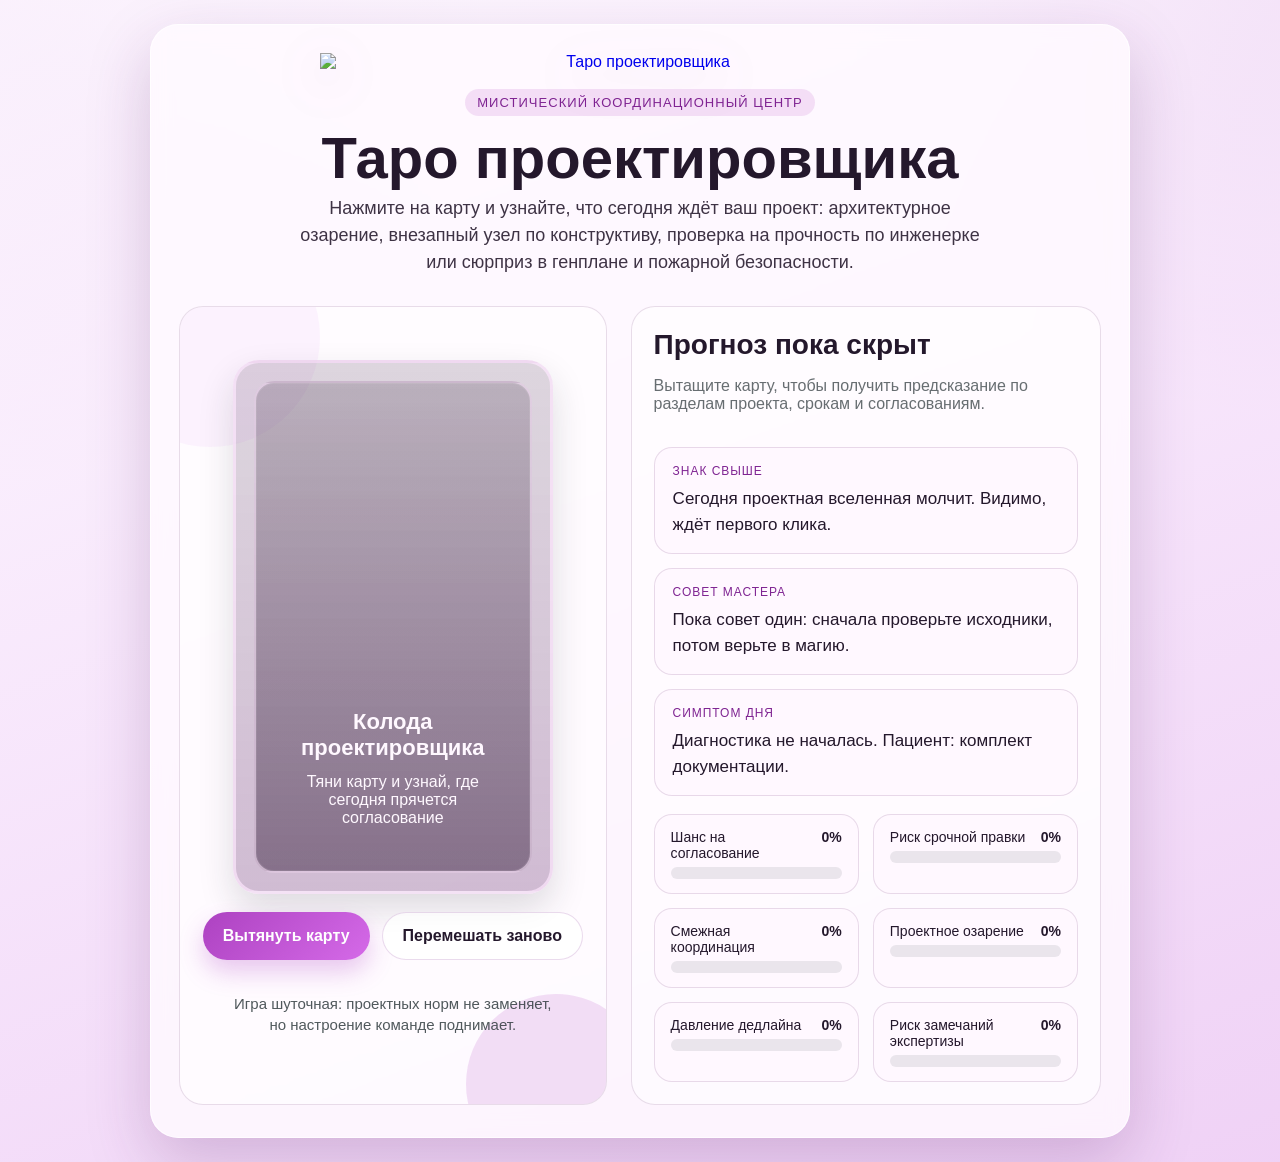
==== game/taro/index.html @ 6554c6e1 "Add taro game HTML" ====
<!DOCTYPE html>
<html lang="ru">
<head>
  <meta charset="UTF-8">
  <meta name="viewport" content="width=device-width, initial-scale=1.0">
  <title>Таро проектировщика</title>
  <style>
    :root {
      --bg: #f8eefb;
      --panel: rgba(255, 250, 255, 0.9);
      --ink: #24182c;
      --accent: #ad42c1;
      --accent-dark: #7f2492;
      --accent-soft: #efc8f7;
      --glow: #f6dcfb;
      --line: rgba(90, 32, 103, 0.14);
      --shadow: 0 24px 64px rgba(90, 32, 103, 0.22);
    }

    * {
      box-sizing: border-box;
    }

    body {
      margin: 0;
      min-height: 100vh;
      font-family: "Trebuchet MS", "Verdana", sans-serif;
      color: var(--ink);
      background:
        linear-gradient(160deg, rgba(253, 247, 255, 0.82) 0%, rgba(244, 220, 250, 0.72) 48%, rgba(235, 197, 243, 0.78) 100%),
        radial-gradient(circle at top left, rgba(173, 66, 193, 0.22), transparent 28%),
        radial-gradient(circle at top right, rgba(127, 36, 146, 0.18), transparent 24%),
        url("fon.png") center / cover no-repeat fixed;
      display: flex;
      align-items: center;
      justify-content: center;
      padding: 24px;
    }

    .game {
      position: relative;
      width: min(980px, 100%);
      background: rgba(255, 250, 255, 0.82);
      backdrop-filter: blur(10px);
      border: 1px solid rgba(255, 255, 255, 0.7);
      border-radius: 28px;
      box-shadow: var(--shadow);
      overflow: hidden;
    }

    .hero {
      padding: 28px 28px 12px;
      text-align: center;
    }

    .hero-logo {
      width: min(640px, 92vw);
      height: auto;
      display: block;
      margin: 0 auto 18px;
      filter: drop-shadow(0 12px 24px rgba(127, 36, 146, 0.18));
    }

    .hero-link {
      display: block;
      text-decoration: none;
    }

    .eyebrow {
      display: inline-block;
      padding: 6px 12px;
      border-radius: 999px;
      background: rgba(173, 66, 193, 0.14);
      color: var(--accent-dark);
      font-size: 13px;
      letter-spacing: 0.08em;
      text-transform: uppercase;
    }

    h1 {
      margin: 14px 0 10px;
      font-size: clamp(32px, 5vw, 58px);
      line-height: 0.95;
    }

    .subtitle {
      max-width: 700px;
      margin: 0 auto;
      font-size: 18px;
      line-height: 1.5;
      opacity: 0.88;
    }

    .layout {
      display: grid;
      grid-template-columns: 1fr 1.1fr;
      gap: 24px;
      padding: 18px 28px 32px;
    }

    .deck-zone,
    .result {
      background: rgba(255, 255, 255, 0.56);
      border: 1px solid var(--line);
      border-radius: 24px;
      padding: 22px;
    }

    .deck-zone {
      display: flex;
      flex-direction: column;
      align-items: center;
      justify-content: center;
      gap: 18px;
      min-height: 520px;
      position: relative;
      overflow: hidden;
    }

    .deck-zone::before,
    .deck-zone::after {
      content: "";
      position: absolute;
      border-radius: 50%;
      opacity: 0.18;
      pointer-events: none;
    }

    .deck-zone::before {
      width: 220px;
      height: 220px;
      background: var(--accent-soft);
      top: -80px;
      left: -80px;
    }

    .deck-zone::after {
      width: 180px;
      height: 180px;
      background: rgba(173, 66, 193, 0.92);
      bottom: -70px;
      right: -40px;
    }

    .card-wrap {
      width: min(320px, 84%);
      aspect-ratio: 3 / 5;
      perspective: 1200px;
      z-index: 1;
    }

    .card {
      width: 100%;
      height: 100%;
      position: relative;
      transform-style: preserve-3d;
      transition: transform 0.85s ease;
      cursor: pointer;
    }

    .card.revealed {
      transform: rotateY(180deg) rotateZ(-1.5deg);
    }

    .face {
      position: absolute;
      inset: 0;
      border-radius: 26px;
      backface-visibility: hidden;
      overflow: hidden;
      box-shadow: 0 16px 35px rgba(31, 42, 46, 0.15);
    }

    .back {
      background:
        linear-gradient(180deg, rgba(43, 14, 50, 0.16), rgba(86, 21, 96, 0.28)),
        url("https://optim.tildacdn.com/tild6231-3438-4662-a465-393537363035/-/format/webp/cart2.png.webp") center / cover no-repeat;
      color: #fff8ff;
      border: 3px solid rgba(255, 231, 255, 0.68);
      display: grid;
      place-items: center;
      padding: 18px;
    }

    .back-inner {
      width: 100%;
      height: 100%;
      border: 2px solid rgba(255, 232, 255, 0.55);
      border-radius: 20px;
      display: flex;
      align-items: flex-end;
      justify-content: center;
      text-align: center;
      padding: 24px 18px 44px;
      background:
        linear-gradient(180deg, rgba(32, 10, 38, 0.18), rgba(32, 10, 38, 0.42));
      box-shadow: inset 0 0 0 1px rgba(255, 255, 255, 0.08);
    }

    .back-copy {
      max-width: 220px;
    }

    .back-title {
      font-size: 22px;
      font-weight: 700;
      margin-top: 0;
      margin-bottom: 12px;
    }

    .front {
      transform: rotateY(180deg);
      background:
        linear-gradient(180deg, rgba(255, 250, 255, 0.14), rgba(247, 231, 251, 0.18)),
        url("https://optim.tildacdn.com/tild6332-6233-4737-b066-376337393031/-/format/webp/cart_fon2.png.webp") center / cover no-repeat;
      border: 3px solid rgba(127, 36, 146, 0.16);
      color: var(--ink);
      display: flex;
      flex-direction: column;
    }

    .front-top {
      padding: 16px 18px 10px;
      display: flex;
      align-items: center;
      justify-content: space-between;
      font-size: 14px;
      text-transform: uppercase;
      letter-spacing: 0.08em;
      color: var(--accent-dark);
      background: linear-gradient(180deg, rgba(255, 255, 255, 0.56), rgba(255, 255, 255, 0.08));
    }

    .front-illustration {
      flex: 1;
      display: grid;
      place-items: center;
      padding: 10px 24px;
      text-align: center;
      border-top: 1px solid rgba(90, 32, 103, 0.08);
      border-bottom: 1px solid rgba(90, 32, 103, 0.08);
      background:
        radial-gradient(circle at 50% 30%, rgba(173, 66, 193, 0.16), transparent 34%),
        linear-gradient(180deg, rgba(255,255,255,0.18), rgba(255,255,255,0.02));
    }

    .front-copy {
      width: min(100%, 250px);
      min-height: 220px;
      display: flex;
      flex-direction: column;
      align-items: center;
      justify-content: center;
      padding: 30px 22px 24px;
      text-shadow: 0 2px 10px rgba(255, 255, 255, 0.28);
    }

    .front-emoji {
      font-size: clamp(72px, 10vw, 108px);
      margin-bottom: 12px;
      transform: translateY(-64px);
    }

    .front-phrase {
      font-size: 18px;
      line-height: 1.35;
      font-weight: 700;
    }

    .front-bottom {
      margin-top: -78px;
      padding: 2px 18px 34px;
      text-align: center;
      font-size: 14px;
      color: rgba(31, 42, 46, 0.74);
      background: linear-gradient(180deg, rgba(255, 255, 255, 0.08), rgba(255, 255, 255, 0.54));
    }

    .button-row {
      display: flex;
      gap: 12px;
      flex-wrap: wrap;
      justify-content: center;
      z-index: 1;
    }

    button {
      border: 0;
      border-radius: 999px;
      padding: 14px 20px;
      font-size: 16px;
      font-weight: 700;
      cursor: pointer;
      transition: transform 0.18s ease, box-shadow 0.18s ease, background 0.18s ease;
    }

    button:hover {
      transform: translateY(-2px);
    }

    button:disabled {
      opacity: 0.55;
      cursor: not-allowed;
      transform: none;
      box-shadow: none;
    }

    .primary {
      background: linear-gradient(135deg, var(--accent), #d56ae8);
      color: white;
      box-shadow: 0 12px 24px rgba(173, 66, 193, 0.28);
    }

    .secondary {
      background: rgba(255, 255, 255, 0.7);
      color: var(--ink);
      border: 1px solid rgba(127, 36, 146, 0.16);
    }

    .hint {
      text-align: center;
      max-width: 320px;
      font-size: 15px;
      line-height: 1.45;
      color: rgba(31, 42, 46, 0.78);
      z-index: 1;
    }

    .result {
      min-height: 520px;
      display: flex;
      flex-direction: column;
      gap: 18px;
    }

    .result h2 {
      margin: 0;
      font-size: 28px;
    }

    .reading {
      display: grid;
      gap: 14px;
    }

    .reading-block {
      padding: 16px 18px;
      background: rgba(255, 247, 255, 0.84);
      border: 1px solid var(--line);
      border-radius: 18px;
    }

    .reading-label {
      font-size: 12px;
      text-transform: uppercase;
      letter-spacing: 0.08em;
      color: var(--accent-dark);
      margin-bottom: 8px;
    }

    .reading-text {
      margin: 0;
      font-size: 17px;
      line-height: 1.5;
    }

    .meters {
      display: grid;
      grid-template-columns: repeat(2, minmax(0, 1fr));
      gap: 14px;
      margin-top: auto;
    }

    .meter-card {
      padding: 14px 16px;
      background: rgba(255, 248, 255, 0.82);
      border: 1px solid var(--line);
      border-radius: 18px;
    }

    .meter-label {
      display: flex;
      justify-content: space-between;
      gap: 12px;
      font-size: 14px;
      margin-bottom: 6px;
    }

    .meter-track {
      width: 100%;
      height: 12px;
      border-radius: 999px;
      background: rgba(31, 42, 46, 0.09);
      overflow: hidden;
    }

    .meter-fill {
      height: 100%;
      border-radius: inherit;
      background: var(--meter-gradient, linear-gradient(90deg, #d56ae8, #ad42c1));
      transition: width 0.55s ease;
    }

    .muted {
      color: rgba(31, 42, 46, 0.68);
    }

    @media (max-width: 860px) {
      body {
        align-items: flex-start;
        padding: 14px;
        background-attachment: scroll;
      }

      .game {
        border-radius: 24px;
      }

      .hero {
        padding: 22px 18px 10px;
      }

      .hero-logo {
        width: min(560px, 100%);
        margin-bottom: 14px;
      }

      .eyebrow {
        font-size: 12px;
        letter-spacing: 0.06em;
      }

      h1 {
        margin: 12px 0 8px;
        font-size: clamp(28px, 8vw, 42px);
        line-height: 1;
      }

      .subtitle {
        font-size: 16px;
        line-height: 1.42;
      }

      .layout {
        grid-template-columns: 1fr;
        gap: 18px;
        padding: 12px 18px 24px;
      }

      .meters {
        grid-template-columns: 1fr;
      }

      .deck-zone,
      .result {
        padding: 18px;
        border-radius: 22px;
      }

      .deck-zone,
      .result {
        min-height: auto;
      }

      .card-wrap {
        width: min(300px, 88vw);
      }

      .back-inner {
        padding: 20px 16px 34px;
      }

      .back-copy {
        max-width: 200px;
      }

      .back-title {
        font-size: 20px;
      }

      .front-top {
        padding: 14px 16px 10px;
        font-size: 12px;
      }

      .front-illustration {
        padding: 10px 16px;
      }

      .front-copy {
        width: min(100%, 220px);
        min-height: 190px;
        padding: 20px 16px 16px;
      }

      .front-emoji {
        font-size: clamp(64px, 16vw, 92px);
        transform: translateY(-48px);
      }

      .front-phrase {
        font-size: 16px;
      }

      .front-bottom {
        margin-top: -62px;
        padding: 4px 16px 24px;
        font-size: 13px;
      }

      .button-row {
        width: 100%;
        gap: 10px;
      }

      button {
        width: 100%;
        padding: 13px 16px;
        font-size: 15px;
      }

      .hint {
        max-width: none;
        font-size: 14px;
      }

      .result {
        gap: 14px;
      }

      .result h2 {
        font-size: 24px;
      }

      .reading {
        gap: 12px;
      }

      .reading-block {
        padding: 14px 15px;
      }

      .reading-text {
        font-size: 15px;
        line-height: 1.42;
      }

      .meter-card {
        padding: 12px 13px;
      }

      .meter-label {
        font-size: 13px;
      }
    }

    @media (max-width: 520px) {
      body {
        padding: 10px;
      }

      .game {
        border-radius: 20px;
      }

      .hero {
        padding: 18px 14px 8px;
      }

      .hero-logo {
        width: min(100%, 460px);
        margin-bottom: 10px;
      }

      .eyebrow {
        padding: 5px 10px;
        font-size: 11px;
      }

      h1 {
        font-size: clamp(24px, 9vw, 34px);
      }

      .subtitle {
        font-size: 14px;
      }

      .layout {
        gap: 14px;
        padding: 10px 12px 18px;
      }

      .deck-zone,
      .result {
        padding: 14px;
        border-radius: 18px;
      }

      .deck-zone {
        gap: 14px;
      }

      .card-wrap {
        width: min(270px, 88vw);
      }

      .back-inner {
        padding: 16px 12px 28px;
      }

      .back-copy {
        max-width: 176px;
        font-size: 13px;
      }

      .back-title {
        font-size: 18px;
        margin-bottom: 8px;
      }

      .front-top {
        padding: 12px 12px 8px;
        font-size: 11px;
      }

      .front-illustration {
        padding: 6px 10px;
      }

      .front-copy {
        width: min(100%, 190px);
        min-height: 160px;
        padding: 16px 12px 12px;
      }

      .front-emoji {
        font-size: clamp(56px, 18vw, 78px);
        margin-bottom: 6px;
        transform: translateY(-42px);
      }

      .front-phrase {
        font-size: 15px;
        line-height: 1.25;
      }

      .front-bottom {
        margin-top: -52px;
        padding: 2px 12px 20px;
        font-size: 12px;
      }

      .result h2 {
        font-size: 21px;
      }

      .reading-label {
        font-size: 11px;
      }

      .reading-text {
        font-size: 14px;
      }

      .meter-card {
        padding: 10px 11px;
        border-radius: 16px;
      }

      .meter-label {
        gap: 8px;
        font-size: 12px;
      }

      .meter-track {
        height: 10px;
      }
    }
  </style>
</head>
<body>
  <main class="game">
    <section class="hero">
      <a class="hero-link" href="https://osnovaprof.ru" target="_blank" rel="noopener noreferrer">
        <img
          class="hero-logo"
          src="https://optim.tildacdn.com/tild6433-3761-4337-b062-363565366637/-/format/webp/taro_logo2.png.webp"
          alt="Таро проектировщика"
        >
      </a>
      <div class="eyebrow">Мистический координационный центр</div>
      <h1>Таро проектировщика</h1>
      <p class="subtitle">
        Нажмите на карту и узнайте, что сегодня ждёт ваш проект:
        архитектурное озарение, внезапный узел по конструктиву, проверка на прочность по инженерке
        или сюрприз в генплане и пожарной безопасности.
      </p>
    </section>

    <section class="layout">
      <div class="deck-zone">
        <div class="card-wrap">
          <div class="card" id="tarotCard" aria-live="polite">
            <div class="face back">
              <div class="back-inner">
                <div class="back-copy">
                  <div class="back-title">Колода проектировщика</div>
                  <div>Тяни карту и узнай, где сегодня прячется согласование</div>
                </div>
              </div>
            </div>
            <div class="face front">
              <div class="front-top">
                <span id="cardArcana">Раздел проекта</span>
                <span id="cardNumber">№ 00</span>
              </div>
              <div class="front-illustration">
                <div class="front-copy">
                  <div class="front-emoji" id="cardEmoji">📐</div>
                  <div class="front-phrase" id="cardName">Аркан проектировщика</div>
                </div>
              </div>
              <div class="front-bottom" id="cardTagline">Покажет, где сегодня ждёт прорыв, правка или великое согласование.</div>
            </div>
          </div>
        </div>

        <div class="button-row">
          <button class="primary" id="drawButton">Вытянуть карту</button>
          <button class="secondary" id="resetButton">Перемешать заново</button>
        </div>

        <p class="hint">
          Игра шуточная: проектных норм не заменяет, но настроение команде поднимает.
        </p>
      </div>

      <aside class="result">
        <div>
          <h2 id="resultTitle">Прогноз пока скрыт</h2>
          <p class="muted" id="resultIntro">
            Вытащите карту, чтобы получить предсказание по разделам проекта, срокам и согласованиям.
          </p>
        </div>

        <div class="reading">
          <div class="reading-block">
            <div class="reading-label">Знак свыше</div>
            <p class="reading-text" id="resultMeaning">
              Сегодня проектная вселенная молчит. Видимо, ждёт первого клика.
            </p>
          </div>

          <div class="reading-block">
            <div class="reading-label">Совет мастера</div>
            <p class="reading-text" id="resultAdvice">
              Пока совет один: сначала проверьте исходники, потом верьте в магию.
            </p>
          </div>

          <div class="reading-block">
            <div class="reading-label">Симптом дня</div>
            <p class="reading-text" id="resultSymptom">
              Диагностика не началась. Пациент: комплект документации.
            </p>
          </div>
        </div>

        <div class="meters">
          <div class="meter-card" style="--meter-gradient: linear-gradient(90deg, #d56ae8, #ad42c1);">
            <div class="meter-label">
              <span>Шанс на согласование</span>
              <strong id="heatValue">0%</strong>
            </div>
            <div class="meter-track">
              <div class="meter-fill" id="heatMeter" style="width: 0%;"></div>
            </div>
          </div>
          <div class="meter-card" style="--meter-gradient: linear-gradient(90deg, #ff8aa6, #ff5f6d);">
            <div class="meter-label">
              <span>Риск срочной правки</span>
              <strong id="draftValue">0%</strong>
            </div>
            <div class="meter-track">
              <div class="meter-fill" id="draftMeter" style="width: 0%;"></div>
            </div>
          </div>
          <div class="meter-card" style="--meter-gradient: linear-gradient(90deg, #4bc0ff, #2b77ff);">
            <div class="meter-label">
              <span>Смежная координация</span>
              <strong id="coordinationValue">0%</strong>
            </div>
            <div class="meter-track">
              <div class="meter-fill" id="coordinationMeter" style="width: 0%;"></div>
            </div>
          </div>
          <div class="meter-card" style="--meter-gradient: linear-gradient(90deg, #7de7c7, #1fbf8f);">
            <div class="meter-label">
              <span>Проектное озарение</span>
              <strong id="insightValue">0%</strong>
            </div>
            <div class="meter-track">
              <div class="meter-fill" id="insightMeter" style="width: 0%;"></div>
            </div>
          </div>
          <div class="meter-card" style="--meter-gradient: linear-gradient(90deg, #ffbe5c, #ff7a18);">
            <div class="meter-label">
              <span>Давление дедлайна</span>
              <strong id="deadlineValue">0%</strong>
            </div>
            <div class="meter-track">
              <div class="meter-fill" id="deadlineMeter" style="width: 0%;"></div>
            </div>
          </div>
          <div class="meter-card" style="--meter-gradient: linear-gradient(90deg, #7a74ff, #4338ca);">
            <div class="meter-label">
              <span>Риск замечаний экспертизы</span>
              <strong id="expertiseValue">0%</strong>
            </div>
            <div class="meter-track">
              <div class="meter-fill" id="expertiseMeter" style="width: 0%;"></div>
            </div>
          </div>
        </div>
      </aside>
    </section>
  </main>

  <script>
    const cards = [
      {
        arcana: "Архитектура",
        number: "№ 01",
        name: "Фасадная Комета",
        emoji: "🏛️",
        tagline: "Пролетает по концепции и оставляет после себя стройный ритм окон.",
        title: "Карта дня: Фасадная Комета",
        meaning: "Сегодня архитектурная идея наконец складывается в убедительный образ. Всё, что вчера спорило между собой, вдруг начинает работать как единый фасад.",
        advice: "Сверьте пропорции и не ленитесь показать логику решения. Уверенная композиция согласуется быстрее красивой импровизации.",
        symptom: "Стойкое желание выровнять даже те окна, которых в проекте пока нет.",
        heat: 90,
        draft: 16
      },
      {
        arcana: "Архитектура",
        number: "№ 02",
        name: "Корона Планировочной Сетки",
        emoji: "📏",
        tagline: "Любит порядок в осях и не прощает случайных стен.",
        title: "Карта дня: Корона Планировочной Сетки",
        meaning: "День хорош для планировок, где каждая функция знает своё место. Пространство подчиняется логике, а не хаотичным пожеланиям последней минуты.",
        advice: "Не украшайте план лишним. Сильная сетка работает тише, но убедительнее любого эффектного комментария.",
        symptom: "Внутренний дискомфорт при виде дверного проёма, не привязанного к оси.",
        heat: 86,
        draft: 22
      },
      {
        arcana: "Архитектура",
        number: "№ 03",
        name: "Лестничный Оракул",
        emoji: "🪜",
        tagline: "Знает, как провести человека наверх, не запутав его по дороге.",
        title: "Карта дня: Лестничный Оракул",
        meaning: "Сегодня всё, что связано с движением людей, складывается удачно. Маршруты становятся понятнее, а вопросы по эвакуации и удобству перестают конфликтовать.",
        advice: "Проверьте лестничные клетки и переходы свежим взглядом. Хорошая логистика убеждает даже без длинных пояснений.",
        symptom: "Желание мысленно пройти весь объект от входа до кровли и поправить пару дверей по пути.",
        heat: 83,
        draft: 24
      },
      {
        arcana: "Архитектура",
        number: "№ 04",
        name: "Хранитель Разреза",
        emoji: "✂️",
        tagline: "Разрезает туман недосказанности и показывает, как объект живёт в высоту.",
        title: "Карта дня: Хранитель Разреза",
        meaning: "Сегодня важное скрыто не на плане, а в сечении. Там, где все видят только линии, вы увидите логику объёмов и конфликтов.",
        advice: "Откройте разрезы раньше, чем отправите комплект. Вертикаль любит мстить тем, кто слишком доверяет только планам.",
        symptom: "Появляется соблазн объяснять любую идею словами «в разрезе всё станет ясно».",
        heat: 79,
        draft: 31
      },
      {
        arcana: "Архитектура",
        number: "№ 05",
        name: "Зеркало Экспликации",
        emoji: "🪞",
        tagline: "Показывает, где помещение названо честно, а где прячется компромисс.",
        title: "Карта дня: Зеркало Экспликации",
        meaning: "Сегодня таблицы и ведомости внезапно становятся главным источником истины. Экспликация вскроет неточности раньше, чем это сделает экспертиза.",
        advice: "Сверьте наименования и площади. Иногда одна аккуратная строка спасает больше времени, чем целое совещание.",
        symptom: "Неожиданное желание перечитать таблицу помещений как детектив.",
        heat: 75,
        draft: 34
      },
      {
        arcana: "Архитектура",
        number: "№ 06",
        name: "Девятка Узлов Примыкания",
        emoji: "🔲",
        tagline: "Напоминает, что красота заканчивается там, где не продуман стык.",
        title: "Карта дня: Девятка Узлов Примыкания",
        meaning: "День потребует внимания к деталям, которые обычно считают второстепенными. Именно узлы сегодня определят, будет ли решение выглядеть зрелым.",
        advice: "Смотрите на сопряжения раньше, чем на рендер. Узел, продуманный вовремя, убирает половину будущих вопросов.",
        symptom: "Всё вокруг внезапно начинает делиться на правильные и подозрительные примыкания.",
        heat: 81,
        draft: 28
      },
      {
        arcana: "Архитектура",
        number: "№ 07",
        name: "Тень Авторского Надзора",
        emoji: "👁️",
        tagline: "Стоит за спиной и тихо спрашивает, точно ли это так и было задумано.",
        title: "Карта дня: Тень Авторского Надзора",
        meaning: "Сегодня замысел важнее компромисса. Карта напоминает: если решение не выдерживает реализации, значит, его надо усиливать уже сейчас.",
        advice: "Фиксируйте принципиальные вещи. Будущая стройка любит те команды, которые заранее умеют говорить «так и было задумано».",
        symptom: "Странное чувство, что каждая правка уже смотрит на вас со стройплощадки.",
        heat: 72,
        draft: 39
      },
      {
        arcana: "Конструктивные решения",
        number: "№ 08",
        name: "Молот Координации",
        emoji: "🔨",
        tagline: "Выравнивает схемы, пока все остальные ещё спорят, кто виноват.",
        title: "Карта дня: Молот Координации",
        meaning: "Сегодня конструктив станет тем разделом, который неожиданно соберёт комплект в единое целое. Силовое решение поможет успокоить соседние разделы.",
        advice: "Проверьте пересечения и опоры. Там, где есть ясная несущая логика, разговор сразу становится предметным.",
        symptom: "Рука тянется мысленно простучать каждый спорный узел на прочность.",
        heat: 88,
        draft: 18
      },
      {
        arcana: "Конструктивные решения",
        number: "№ 09",
        name: "Башня Арматурного Каркаса",
        emoji: "🏗️",
        tagline: "Не любит приблизительных решений и мгновенно вычисляет слабое место.",
        title: "Карта дня: Башня Арматурного Каркаса",
        meaning: "День требует собранности и строгой логики. Если что-то не работает в расчёте, оно проявится рано и громко, но это даже к лучшему.",
        advice: "Не затягивайте с проверкой ключевых сечений и армирования. Конструктив уважает тех, кто замечает риск до выпуска.",
        symptom: "Подозрение, что даже чашка кофе сегодня нуждается в расчёте несущей способности.",
        heat: 64,
        draft: 58
      },
      {
        arcana: "Конструктивные решения",
        number: "№ 10",
        name: "Паж Узла Опирания",
        emoji: "🧩",
        tagline: "Приносит маленькую деталь, без которой рушится весь разговор о надёжности.",
        title: "Карта дня: Паж Узла Опирания",
        meaning: "Сегодня именно локальный узел решит судьбу большого решения. Внимание к одной опоре или одной передаче усилия даст больше эффекта, чем спор о концепции.",
        advice: "Смотрите в корень нагрузки. Чем раньше вы раскроете узел, тем меньше сюрпризов прилетит от смежников.",
        symptom: "Навязчивое желание увеличить фрагмент до масштаба, где уже видно душу конструкции.",
        heat: 80,
        draft: 27
      },
      {
        arcana: "Конструктивные решения",
        number: "№ 11",
        name: "Семёрка Монолитных Осей",
        emoji: "🧱",
        tagline: "Любит, когда геометрия не плавает вместе с настроением команды.",
        title: "Карта дня: Семёрка Монолитных Осей",
        meaning: "Сегодня всё требует жёсткой привязки. Если удастся удержать систему осей и уровней, комплект пройдёт день без лишней турбулентности.",
        advice: "Не соглашайтесь на плавающие допущения. Конструктив особенно щедр к тем, кто фиксирует базовые координаты.",
        symptom: "Мысленное желание привязать к осям даже случайно поставленный ноутбук.",
        heat: 78,
        draft: 29
      },
      {
        arcana: "Конструктивные решения",
        number: "№ 12",
        name: "Колесница Нагрузок",
        emoji: "⚖️",
        tagline: "Возит усилия по проекту и не терпит вольного обращения с коэффициентами.",
        title: "Карта дня: Колесница Нагрузок",
        meaning: "День про расчёты, сочетания и аккуратную инженерную дисциплину. Если сегодня навести порядок в нагрузках, завтрашние вопросы станут заметно тише.",
        advice: "Проверьте исходные предпосылки, а не только итог. Ошибка в начале расчёта любит маскироваться под точность в конце.",
        symptom: "Странная тревога при каждом слове «примерно».",
        heat: 74,
        draft: 36
      },
      {
        arcana: "Конструктивные решения",
        number: "№ 13",
        name: "Хранитель Консоли",
        emoji: "📐",
        tagline: "Стоит на краю и напоминает, что смелость должна быть просчитана.",
        title: "Карта дня: Хранитель Консоли",
        meaning: "Сегодня на первый план выйдут решения на грани допустимого. Но если вы держите логику и расчёт, смелая схема может стать сильным ходом.",
        advice: "Не бойтесь нестандартного, если оно подтверждено цифрами. Консоль любит дерзость, когда та подкреплена дисциплиной.",
        symptom: "Появляется желание измерять пролёты взглядом, как будто в вас проснулся внутренний расчётчик.",
        heat: 77,
        draft: 33
      },
      {
        arcana: "Конструктивные решения",
        number: "№ 14",
        name: "Суд Деформационного Шва",
        emoji: "⚡",
        tagline: "Разделяет вовремя и спасает от больших проблем позже.",
        title: "Карта дня: Суд Деформационного Шва",
        meaning: "День подсказывает, что лучше грамотно разделить систему, чем потом героически бороться с последствиями. Шов сегодня символ зрелого инженерного решения.",
        advice: "Смотрите на температурные и осадочные сценарии заранее. Правильно поставленная граница часто стоит меньше, чем одна поздняя переделка.",
        symptom: "Желание мысленно делить на блоки даже разговоры в рабочем чате.",
        heat: 71,
        draft: 42
      },
      {
        arcana: "Отопление и вентиляция",
        number: "№ 15",
        name: "Жрица Приточной Камеры",
        emoji: "🌬️",
        tagline: "Знает, где взять свежий воздух и как не превратить проект в турбулентность.",
        title: "Карта дня: Жрица Приточной Камеры",
        meaning: "Сегодня в инженерных решениях появится нужная ясность. Всё, что вчера казалось душным совещанием, можно превратить в рабочую систему с понятной логикой.",
        advice: "Открывайте не только схему, но и исходные данные. Приток любит точность и быстро мстит тем, кто верит в воздух из ниоткуда.",
        symptom: "Неожиданная тяга рисовать воздуховоды красивее, чем требует задача.",
        heat: 85,
        draft: 23
      },
      {
        arcana: "Отопление и вентиляция",
        number: "№ 16",
        name: "Колесо Балансировки",
        emoji: "♻️",
        tagline: "Возвращает системе равновесие и проектировщику чувство контроля.",
        title: "Карта дня: Колесо Балансировки",
        meaning: "День цикличен, но полезен. Вернутся старые вопросы, однако именно сейчас у вас есть шанс закрыть их корректной увязкой и спокойной аргументацией.",
        advice: "Проверьте расходы, потери и ветви, прежде чем снова писать длинное письмо. Правильная балансировка сокращает и гидравлику, и переписку.",
        symptom: "Периодические приступы фразы «это надо просто нормально увязать».",
        heat: 82,
        draft: 26
      },
      {
        arcana: "Отопление и вентиляция",
        number: "№ 17",
        name: "Владыка Радиатора",
        emoji: "🔥",
        tagline: "Греет не только помещения, но и уверенность в проектных решениях.",
        title: "Карта дня: Владыка Радиатора",
        meaning: "Сегодня день на стороне систем отопления и тех, кто умеет говорить о комфорте без лишнего пафоса. Тёплый контур проекта будет складываться в вашу пользу.",
        advice: "Если обсуждение зашло в тупик, вернитесь к расчётной логике и режимам. Радиатор уважает аргументы, а не громкость.",
        symptom: "Желание проверить каждый прибор так, будто он лично участвует в согласовании.",
        heat: 91,
        draft: 15
      },
      {
        arcana: "Отопление и вентиляция",
        number: "№ 18",
        name: "Двойка Дымоудаления",
        emoji: "💨",
        tagline: "Напоминает, что спокойствие приходит только после правильно рассчитанного сценария.",
        title: "Карта дня: Двойка Дымоудаления",
        meaning: "Сегодня придётся думать не о штатной красоте, а об особых режимах. Но именно в таких задачах проявляется настоящий инженерный класс.",
        advice: "Не смешивайте спокойный режим эксплуатации и аварийный сценарий в одну мысль. Чёткое разделение спасает и схему, и репутацию.",
        symptom: "Повышенная подозрительность к словам «да там и так сработает».",
        heat: 69,
        draft: 44
      },
      {
        arcana: "Отопление и вентиляция",
        number: "№ 19",
        name: "Семёрка Воздуховодов",
        emoji: "🌀",
        tagline: "Напоминает, что трасса умеет мстить за каждую лишнюю попытку срезать угол.",
        title: "Карта дня: Семёрка Воздуховодов",
        meaning: "День принесёт много мелких пересечений и вопрос «а можно ли здесь пройти». Всё решаемо, если вести трассу не эмоциями, а инженерной памятью.",
        advice: "Смотрите на трассы целиком. Воздуховод всегда знает, где вы пытались сделать слишком удобно только для себя.",
        symptom: "Стремление прокладывать маршрут даже по кухне как через техэтаж.",
        heat: 73,
        draft: 37
      },
      {
        arcana: "Отопление и вентиляция",
        number: "№ 20",
        name: "Термостат Сдержанности",
        emoji: "🌡️",
        tagline: "Учит не перегревать ни систему, ни обсуждение в переписке.",
        title: "Карта дня: Термостат Сдержанности",
        meaning: "Сегодня лучшее решение не самое мощное, а самое точное. Регулирование и спокойствие принесут больше результата, чем инженерный максимализм.",
        advice: "Не пытайтесь закрыть все риски завышенными параметрами. Иногда хорошая настройка сильнее лишнего запаса.",
        symptom: "Резкие внутренние колебания при виде предложения «сделаем с запасом на всякий случай».",
        heat: 76,
        draft: 30
      },
      {
        arcana: "Отопление и вентиляция",
        number: "№ 21",
        name: "Отшельник Шумоглушителя",
        emoji: "🔇",
        tagline: "Умеет делать тише и оборудование, и ненужные споры вокруг него.",
        title: "Карта дня: Отшельник Шумоглушителя",
        meaning: "Хороший день для тех решений, которые не бросаются в глаза, но радикально повышают качество проекта. Тишина сегодня работает на вашу пользу.",
        advice: "Проверьте акустику и локальные тонкие места. Иногда именно незаметная доработка делает систему взрослой.",
        symptom: "Желание выйти из общего чата и доделать всё в идеальной инженерной тишине.",
        heat: 79,
        draft: 25
      },
      {
        arcana: "Водоснабжение и канализация",
        number: "№ 22",
        name: "Река Стояков",
        emoji: "💧",
        tagline: "Течёт через этажи и помнит, где вы забыли про шахту.",
        title: "Карта дня: Река Стояков",
        meaning: "Сегодня вертикальные связи окажутся важнее локальных удобств. Стояки подскажут, как собрать систему честно и без болезненных компромиссов.",
        advice: "Сначала посмотрите на общую трассу, потом на приборы. ВК любит системность и наказывает за поэтажную амнезию.",
        symptom: "Странное ощущение, что все разговоры тоже пора увязать по стоякам.",
        heat: 84,
        draft: 23
      },
      {
        arcana: "Водоснабжение и канализация",
        number: "№ 23",
        name: "Паж Сантехкабины",
        emoji: "🚿",
        tagline: "Приносит бытовую правду туда, где проект слишком долго жил теорией.",
        title: "Карта дня: Паж Сантехкабины",
        meaning: "День про прикладную логику и реальные сценарии использования. Всё, что слишком абстрактно, сегодня быстро разобьётся о практику монтажа и эксплуатации.",
        advice: "Проверьте габариты, доступы и присоединения. Сантехника редко прощает красивые, но неудобные решения.",
        symptom: "Навязчивая мысль, что половина вопросов мира решается одним нормально поставленным ревизионным люком.",
        heat: 77,
        draft: 28
      },
      {
        arcana: "Водоснабжение и канализация",
        number: "№ 24",
        name: "Колодец Уклонов",
        emoji: "🕳️",
        tagline: "Тихо напоминает, что вода не читает пояснительные и идёт только по физике.",
        title: "Карта дня: Колодец Уклонов",
        meaning: "Сегодня любая неточность в отметках и уклонах быстро станет видимой. Зато аккуратная проверка даст редкое чувство инженерной завершённости.",
        advice: "Не доверяйте ощущениям. ВК особенно уважает тех, кто смотрит в числа, а не в надежду.",
        symptom: "Желание вычислять уклон даже у тротуара по дороге за кофе.",
        heat: 72,
        draft: 41
      },
      {
        arcana: "Водоснабжение и канализация",
        number: "№ 25",
        name: "Башня Ревизий",
        emoji: "🧰",
        tagline: "Напоминает, что обслуживаемость не рождается сама собой.",
        title: "Карта дня: Башня Ревизий",
        meaning: "День требует думать не только о том, как провести систему, но и о том, как её потом будут обслуживать. Ревизия сегодня символ профессиональной предусмотрительности.",
        advice: "Оставьте доступ там, где он нужен, даже если ради этого придётся поспорить. Будущее обслуживание всегда помнит тех, кто думал о нём заранее.",
        symptom: "Повышенная чувствительность к словам «потом как-нибудь доберутся».",
        heat: 70,
        draft: 46
      },
      {
        arcana: "Водоснабжение и канализация",
        number: "№ 26",
        name: "Девятка Насосной Группы",
        emoji: "🚰",
        tagline: "Держит давление и не любит, когда на неё рассчитывают без проверки.",
        title: "Карта дня: Девятка Насосной Группы",
        meaning: "Сегодня активные решения будут в центре внимания. Система готова работать на вас, если вы понимаете, в каком режиме и зачем.",
        advice: "Проверьте режимы работы и резервирование. Насосы любят дисциплину и с недоверием относятся к приблизительным рассуждениям.",
        symptom: "Желание измерять уверенность окружающих в метрах напора.",
        heat: 81,
        draft: 27
      },
      {
        arcana: "Водоснабжение и канализация",
        number: "№ 27",
        name: "Страж Канализационного Выпуска",
        emoji: "🛡️",
        tagline: "Стоит на последней границе и защищает проект от неловких последствий.",
        title: "Карта дня: Страж Канализационного Выпуска",
        meaning: "Карта подсказывает: финальная точка системы сегодня важнее, чем кажется. Если правильно решить выпуск, весь остальной комплект вздохнёт спокойнее.",
        advice: "Сверьте отметки, трассу и присоединение к сети. Выпуск любит точность и умеет сурово наказывать за самоуверенность.",
        symptom: "Появляется странное уважение ко всем, кто заранее думает, куда именно всё должно уйти.",
        heat: 78,
        draft: 35
      },
      {
        arcana: "Электроснабжение",
        number: "№ 28",
        name: "Император Щитовой",
        emoji: "⚡",
        tagline: "Правит линиями, автоматами и настроением всего объекта.",
        title: "Карта дня: Император Щитовой",
        meaning: "Сегодня у вас есть шанс привести электрическую часть к образцовому порядку. Там, где была каша из линий и групп, можно быстро навести структуру.",
        advice: "Проверьте баланс по щитам и подписи групп. Сильная щитовая любит аккуратность почти так же, как мощность.",
        symptom: "Желание рассаживать коллег по категориям надёжности.",
        heat: 89,
        draft: 19
      },
      {
        arcana: "Электроснабжение",
        number: "№ 29",
        name: "Звезда Кабельного Лотка",
        emoji: "✨",
        tagline: "Светит над трассами и показывает путь без хаотичных обходов.",
        title: "Карта дня: Звезда Кабельного Лотка",
        meaning: "Хороший день для трассировки и наведения порядка в кабельных маршрутах. Всё, что раньше выглядело как компромисс, может стать чистой системой.",
        advice: "Смотрите на путь кабеля целиком, а не фрагментами. Лоток любит дальновидность и терпеть не может внезапные повороты ради минутной выгоды.",
        symptom: "Желание мысленно прокладывать кабель даже через витрину магазина.",
        heat: 83,
        draft: 24
      },
      {
        arcana: "Электроснабжение",
        number: "№ 30",
        name: "Двойка Резервного Ввода",
        emoji: "🔌",
        tagline: "Напоминает, что настоящий покой начинается там, где есть план Б.",
        title: "Карта дня: Двойка Резервного Ввода",
        meaning: "Сегодня надёжность будет цениться выше эффектности. Всё, что вы предусмотрите как резерв, избавит проект от нервных сценариев завтра.",
        advice: "Проверьте источники, переключения и логику резервирования. Хороший резерв не кричит о себе, но в нужный момент становится героем.",
        symptom: "Необъяснимое желание дублировать даже список задач на день.",
        heat: 80,
        draft: 26
      },
      {
        arcana: "Электроснабжение",
        number: "№ 31",
        name: "Отшельник Заземления",
        emoji: "🌍",
        tagline: "Скромен, но именно он удерживает систему от лишнего драматизма.",
        title: "Карта дня: Отшельник Заземления",
        meaning: "Сегодня незаметные защитные решения окажутся важнее ярких. Карта говорит о фундаментальной инженерной ответственности и тихой надёжности.",
        advice: "Не оставляйте защитные мероприятия на потом. В электрике именно базовые вещи потом вспоминают первыми.",
        symptom: "Странное уважение к каждому символу PE, который встречается на пути.",
        heat: 78,
        draft: 29
      },
      {
        arcana: "Электроснабжение",
        number: "№ 32",
        name: "Семёрка Автоматов",
        emoji: "🔋",
        tagline: "Любит, когда селективность не является декоративным понятием.",
        title: "Карта дня: Семёрка Автоматов",
        meaning: "День потребует точной настройки и внимательного распределения ответственности между аппаратами. Система будет надёжной только там, где логика защиты продумана до конца.",
        advice: "Сверьте аппараты и уставки на смысл, а не только на привычку. Автоматы быстро распознают формальный подход.",
        symptom: "Появляется желание спрашивать у каждого решения, точно ли оно селективно по жизни.",
        heat: 74,
        draft: 38
      },
      {
        arcana: "Электроснабжение",
        number: "№ 33",
        name: "Башня Потерянной Фазы",
        emoji: "💡",
        tagline: "Вспыхивает именно в тот момент, когда кто-то слишком уверенно сказал «там всё просто».",
        title: "Карта дня: Башня Потерянной Фазы",
        meaning: "Сегодня возможны внезапные нестыковки и мелкие электрические драматические эффекты. Но карта полезна: она позволяет поймать ошибку, пока та ещё на бумаге.",
        advice: "Не доверяйте схеме, пока не перепроверите цепочку целиком. Потерянная фаза всегда любит появляться там, где спешили.",
        symptom: "Лёгкое недоверие ко всему, что подписано слишком красиво и слишком быстро.",
        heat: 58,
        draft: 63
      },
      {
        arcana: "Слаботочные сети",
        number: "№ 34",
        name: "Жрица СКС",
        emoji: "🌐",
        tagline: "Хранит тайну стабильной сети и знает цену каждой розетке данных.",
        title: "Карта дня: Жрица СКС",
        meaning: "Сегодня порядок в информационной инфраструктуре принесёт неожиданное спокойствие всему проекту. То, что обычно считают второстепенным, внезапно станет критически важным.",
        advice: "Проверьте структуру портов, маршрутов и логики подключения. СКС любит ясность и не выносит случайных решений под столом.",
        symptom: "Желание группировать даже мысли по патч-панелям.",
        heat: 82,
        draft: 24
      },
      {
        arcana: "Слаботочные сети",
        number: "№ 35",
        name: "Паж Видеонаблюдения",
        emoji: "📹",
        tagline: "Приносит обзор туда, где раньше были только слепые зоны и надежда.",
        title: "Карта дня: Паж Видеонаблюдения",
        meaning: "День подсказывает, что сегодня многое прояснится, если посмотреть на задачу под правильным углом. Камеры здесь как метафора точного обзора и своевременного контроля.",
        advice: "Проверьте зоны покрытия и реальные сценарии наблюдения. Камера без логики обзора не сильнее декоративного квадрата.",
        symptom: "Навязчивое желание оценивать переговорную по углам обзора.",
        heat: 76,
        draft: 31
      },
      {
        arcana: "Слаботочные сети",
        number: "№ 36",
        name: "Колесо Контроля Доступа",
        emoji: "🚪",
        tagline: "Открывает только тем, кто заранее продумал логику доступа.",
        title: "Карта дня: Колесо Контроля Доступа",
        meaning: "Сегодня вопросы маршрутов, прав и сценариев станут особенно заметны. Там, где есть чёткая система, даже сложные процессы выглядят естественно.",
        advice: "Согласуйте матрицу доступа до того, как спор уйдёт в детали оборудования. Правильный режим входа начинается не с кнопки, а с логики.",
        symptom: "Стремление мысленно выдавать уровни доступа всем участникам совещания.",
        heat: 79,
        draft: 28
      },
      {
        arcana: "Слаботочные сети",
        number: "№ 37",
        name: "Глашатай Оповещения",
        emoji: "📢",
        tagline: "Знает, что важное сообщение должно дойти вовремя и без искажений.",
        title: "Карта дня: Глашатай Оповещения",
        meaning: "Карта говорит о важности понятной коммуникации. Сегодня выигрывают те решения, которые не просто существуют, а уверенно доносят сигнал до адресата.",
        advice: "Проверьте зоны покрытия, сценарии и слышимость своей логики. Оповещение бесполезно, если его никто не воспринимает с первого раза.",
        symptom: "Хочется формулировать замечания так, будто они должны прозвучать по громкой связи.",
        heat: 74,
        draft: 37
      },
      {
        arcana: "Слаботочные сети",
        number: "№ 38",
        name: "Тройка Серверной Тишины",
        emoji: "🗄️",
        tagline: "Любит стабильность, аккуратные шкафы и отсутствие ненужной паники.",
        title: "Карта дня: Тройка Серверной Тишины",
        meaning: "Сегодня сила будет в спокойной инфраструктурной работе. Чем меньше хаоса в основах, тем надёжнее ведёт себя всё сверху.",
        advice: "Проверьте шкафы, питание, охлаждение и реальные условия размещения. Слаботочка любит не только схемы, но и уважение к среде.",
        symptom: "Повышенная раздражительность к словосочетанию «поставим где-нибудь рядом».",
        heat: 81,
        draft: 22
      },
      {
        arcana: "Слаботочные сети",
        number: "№ 39",
        name: "Тень Слаботочного Стояка",
        emoji: "📡",
        tagline: "Появляется внезапно и спрашивает, как всё это вообще должно пройти по этажам.",
        title: "Карта дня: Тень Слаботочного Стояка",
        meaning: "Сегодня вертикальная координация вновь напомнит о себе. Если стояк не продуман, вся изящная сеть быстро потеряет благородство.",
        advice: "Проверьте шахты, резервы и проходы по этажам. Стояк любит тех, кто смотрит на проект не в одном масштабе.",
        symptom: "Желание считать слабый ток очень даже сильным источником проблем.",
        heat: 68,
        draft: 47
      },
      {
        arcana: "Генплан",
        number: "№ 40",
        name: "Колесница Красных Линий",
        emoji: "🛣️",
        tagline: "Катится строго по правилам и не любит забытые ограничения участка.",
        title: "Карта дня: Колесница Красных Линий",
        meaning: "День требует уважения к границам, ограничениям и городской реальности. Всё, что учитывает контекст участка, будет двигаться заметно увереннее.",
        advice: "Сверьте ограничения и привязки до того, как увлечётесь внутренней логикой объекта. Генплан всегда шире одного здания.",
        symptom: "Подозрение, что даже в блокноте стоит сначала проверить отступы.",
        heat: 84,
        draft: 21
      },
      {
        arcana: "Генплан",
        number: "№ 41",
        name: "Хранитель Вертикальной Планировки",
        emoji: "⛰️",
        tagline: "Видит рельеф лучше всех и мстит за неуважение к отметкам.",
        title: "Карта дня: Хранитель Вертикальной Планировки",
        meaning: "Сегодня вся правда проекта может оказаться в отметках, уклонах и сопряжении территории. Хорошо выстроенная вертикальная логика спасёт от многих поздних недоразумений.",
        advice: "Смотрите на землю как на систему, а не фон. Рельеф очень быстро показывает, где в проекте осталось самообманное упрощение.",
        symptom: "Желание оценивать каждый бордюр как символ инженерной честности.",
        heat: 79,
        draft: 32
      },
      {
        arcana: "Генплан",
        number: "№ 42",
        name: "Паж Ливневой Сети",
        emoji: "🌧️",
        tagline: "Приходит с первым дождём и сразу делает видимыми все недочёты.",
        title: "Карта дня: Паж Ливневой Сети",
        meaning: "Карта напоминает о сценариях, которые часто вспоминают слишком поздно. Сегодня у вас хороший шанс вовремя поймать территориальную гидравлику.",
        advice: "Проверьте водоотведение и работу покрытия в дождевом режиме. Ливнёвка всегда ценит предусмотрительность.",
        symptom: "Лёгкая тревога при виде любой красивой, но подозрительно плоской площадки.",
        heat: 73,
        draft: 40
      },
      {
        arcana: "Генплан",
        number: "№ 43",
        name: "Звезда Посадочного Плана",
        emoji: "🌳",
        tagline: "Светит над участком и помогает расставить всё по местам без хаоса.",
        title: "Карта дня: Звезда Посадочного Плана",
        meaning: "Сегодня удачны решения, где объект и территория начинают работать как одно целое. Композиция участка внезапно станет понятнее и убедительнее.",
        advice: "Проверьте посадку, проезды и окружение одновременно. Генплан выигрывает там, где видят не точку, а сцену.",
        symptom: "Желание переставлять даже комнатные растения по принципам посадочного плана.",
        heat: 87,
        draft: 18
      },
      {
        arcana: "Генплан",
        number: "№ 44",
        name: "Суд Подъездных Путей",
        emoji: "🚗",
        tagline: "Сурово оценивает, точно ли к объекту можно нормально подъехать и уехать.",
        title: "Карта дня: Суд Подъездных Путей",
        meaning: "День поставит на первый план вопросы доступа, логистики и реального использования территории. Красивый план без нормального подъезда сегодня не пройдёт.",
        advice: "Пройдитесь по сценарию транспорта, а не только по геометрии. Подъездные пути любят правду жизни больше, чем аккуратные штриховки.",
        symptom: "Внезапное желание мысленно разворачивать пожарную машину на каждом перекрёстке.",
        heat: 69,
        draft: 45
      },
      {
        arcana: "Пожарная безопасность",
        number: "№ 45",
        name: "Меч Эвакуационного Пути",
        emoji: "🚪",
        tagline: "Разрезает сомнения и требует, чтобы выход оставался выходом всегда.",
        title: "Карта дня: Меч Эвакуационного Пути",
        meaning: "Сегодня решения нужно оценивать не по удобству обсуждения, а по безопасности людей. Карта напоминает о прямой и суровой логике путей эвакуации.",
        advice: "Проверьте длины, направления и реальные сценарии выхода. Пожарная логика не признаёт компромиссов ради красоты.",
        symptom: "Непреодолимое желание оценивать каждый коридор с точки зрения «а если прямо сейчас».",
        heat: 86,
        draft: 21
      },
      {
        arcana: "Пожарная безопасность",
        number: "№ 46",
        name: "Страж Противодымной Защиты",
        emoji: "🧯",
        tagline: "Оберегает ясность маршрута там, где всё вокруг готово уйти в дым и хаос.",
        title: "Карта дня: Страж Противодымной Защиты",
        meaning: "Карта про специальные режимы, которые нельзя делать формально. Сегодня именно продуманная противодымная логика принесёт редкое чувство профессиональной чистоты.",
        advice: "Смотрите на систему целиком: шахты, клапаны, подпор, алгоритмы. Противодымка не любит половинчатых решений.",
        symptom: "Повышенная требовательность ко всему, что называется «аварийным режимом».",
        heat: 78,
        draft: 34
      },
      {
        arcana: "Пожарная безопасность",
        number: "№ 47",
        name: "Паж Огнестойкости",
        emoji: "🧱",
        tagline: "Приносит вопрос, который все откладывали: а сколько это действительно должно держать?",
        title: "Карта дня: Паж Огнестойкости",
        meaning: "Сегодня огнестойкость выйдет из тени приложений и станет предметом разговора. Чем точнее вы увяжете требования с реальными конструкциями, тем спокойнее будет проект.",
        advice: "Проверьте пределы, узлы и подтверждение решений. Огнестойкость любит доказательства, а не привычные формулировки.",
        symptom: "Желание читать марки материалов с тем же вниманием, что и важные письма.",
        heat: 75,
        draft: 37
      },
      {
        arcana: "Пожарная безопасность",
        number: "№ 48",
        name: "Колесо Категорий Помещений",
        emoji: "⚠️",
        tagline: "Крутится быстро и превращает невнимательность в длинный список последствий.",
        title: "Карта дня: Колесо Категорий Помещений",
        meaning: "День предупреждает: базовые классификации сегодня критичны. Если категория определена неверно, дальше по цепочке начнёт рассыпаться слишком многое.",
        advice: "Сверьте исходные предпосылки и реальные процессы в помещении. Категория любит не угадывание, а внимательное понимание функции.",
        symptom: "Странное желание классифицировать всё вокруг по степени потенциальной опасности.",
        heat: 67,
        draft: 52
      },
      {
        arcana: "Пожарная безопасность",
        number: "№ 49",
        name: "Башня Спринклерного Узла",
        emoji: "🚿",
        tagline: "Напоминает, что автоматическая защита ценит не обещания, а работоспособную схему.",
        title: "Карта дня: Башня Спринклерного Узла",
        meaning: "Сегодня в фокусе будут системы активной защиты и вопросы реальной работоспособности. Карта жёсткая, но полезная: она вытаскивает на свет слабые места до выпуска.",
        advice: "Проверьте узел управления, зоны и логику запуска. Спринклерная система любит точность и дисциплину на каждом участке.",
        symptom: "Внутреннее напряжение от любой фразы в духе «подключим потом по месту».",
        heat: 63,
        draft: 57
      },
      {
        arcana: "Пожарная безопасность",
        number: "№ 50",
        name: "Звезда Пожарного Расчёта",
        emoji: "🚒",
        tagline: "Светит тем, кто умеет подтверждать безопасность не только словами, но и цифрами.",
        title: "Карта дня: Звезда Пожарного Расчёта",
        meaning: "Хороший день для доказательной части проекта. Всё, что можно обосновать расчётом, сегодня приобретёт особую убедительность.",
        advice: "Покажите логику в числах и сценариях. Там, где спор не снимается словами, расчёт производит почти мистический эффект.",
        symptom: "Редкое внутреннее спокойствие при виде корректно сходящегося пожарного сценария.",
        heat: 92,
        draft: 14
      }
    ];

    let drawPile = [];

    const tarotCard = document.getElementById("tarotCard");
    const drawButton = document.getElementById("drawButton");
    const resetButton = document.getElementById("resetButton");

    const cardArcana = document.getElementById("cardArcana");
    const cardNumber = document.getElementById("cardNumber");
    const cardEmoji = document.getElementById("cardEmoji");
    const cardName = document.getElementById("cardName");
    const cardTagline = document.getElementById("cardTagline");

    const resultTitle = document.getElementById("resultTitle");
    const resultIntro = document.getElementById("resultIntro");
    const resultMeaning = document.getElementById("resultMeaning");
    const resultAdvice = document.getElementById("resultAdvice");
    const resultSymptom = document.getElementById("resultSymptom");
    const heatMeter = document.getElementById("heatMeter");
    const draftMeter = document.getElementById("draftMeter");
    const coordinationMeter = document.getElementById("coordinationMeter");
    const insightMeter = document.getElementById("insightMeter");
    const deadlineMeter = document.getElementById("deadlineMeter");
    const expertiseMeter = document.getElementById("expertiseMeter");
    const heatValue = document.getElementById("heatValue");
    const draftValue = document.getElementById("draftValue");
    const coordinationValue = document.getElementById("coordinationValue");
    const insightValue = document.getElementById("insightValue");
    const deadlineValue = document.getElementById("deadlineValue");
    const expertiseValue = document.getElementById("expertiseValue");

    const sectionMetricProfiles = {
      "Архитектура": { coordination: 58, insight: 82, deadline: 28, expertise: 49 },
      "Конструктивные решения": { coordination: 79, insight: 38, deadline: 72, expertise: 71 },
      "Отопление и вентиляция": { coordination: 68, insight: 54, deadline: 58, expertise: 61 },
      "Водоснабжение и канализация": { coordination: 63, insight: 44, deadline: 53, expertise: 67 },
      "Электроснабжение": { coordination: 73, insight: 48, deadline: 66, expertise: 58 },
      "Слаботочные сети": { coordination: 74, insight: 67, deadline: 39, expertise: 46 },
      "Генплан": { coordination: 52, insight: 71, deadline: 61, expertise: 61 },
      "Пожарная безопасность": { coordination: 84, insight: 34, deadline: 79, expertise: 88 }
    };

    function clampPercent(value, min = 0, max = 100) {
      return Math.max(min, Math.min(max, Math.round(value)));
    }

    // Дополнительные шкалы вычисляются по разделу и номеру карты, чтобы профили заметно различались.
    function deriveExtraMetrics(card) {
      const profile = sectionMetricProfiles[card.arcana] || sectionMetricProfiles["Архитектура"];
      const number = Number(card.number.replace(/\D/g, ""));
      const swingA = ((number * 11 + card.name.length * 7) % 51) - 25;
      const swingB = ((number * 17 + card.title.length * 3) % 49) - 24;
      const swingC = ((number * 19 + card.symptom.length) % 57) - 28;
      const swingD = ((number * 23 + card.tagline.length * 4) % 53) - 26;

      return {
        coordination: clampPercent(profile.coordination + swingA + (card.heat - card.draft) / 6, 4, 98),
        insight: clampPercent(profile.insight + swingB + (card.heat - 50) / 4, 4, 98),
        deadline: clampPercent(profile.deadline + swingC + (card.draft - card.heat) / 5, 4, 98),
        expertise: clampPercent(profile.expertise + swingD + (card.draft + (100 - card.heat)) / 7, 4, 98)
      };
    }

    function setMetric(meter, valueNode, value) {
      meter.style.width = value + "%";
      valueNode.textContent = value + "%";
    }

    function resetMetrics() {
      setMetric(heatMeter, heatValue, 0);
      setMetric(draftMeter, draftValue, 0);
      setMetric(coordinationMeter, coordinationValue, 0);
      setMetric(insightMeter, insightValue, 0);
      setMetric(deadlineMeter, deadlineValue, 0);
      setMetric(expertiseMeter, expertiseValue, 0);
    }

    function refillDrawPile() {
      drawPile = [...cards];
      drawButton.disabled = false;

      for (let i = drawPile.length - 1; i > 0; i -= 1) {
        const j = Math.floor(Math.random() * (i + 1));
        [drawPile[i], drawPile[j]] = [drawPile[j], drawPile[i]];
      }
    }

    function drawCard() {
      if (drawPile.length === 0) {
        resultTitle.textContent = "Колода пройдена";
        resultIntro.textContent = "Все карты этой колоды уже вытянуты. Нажмите «Перемешать заново», чтобы начать новый круг.";
        resultMeaning.textContent = "На сегодня мистическая проектная экспертиза завершена. Вы увидели всю колоду.";
        resultAdvice.textContent = "Если нужен новый заход, перемешайте колоду и начните ещё один цикл.";
        resultSymptom.textContent = "Симптом дня: гордое чувство, что вы пережили все разделы проекта.";
        drawButton.disabled = true;
        return;
      }

      const picked = drawPile.pop();
      const extraMetrics = deriveExtraMetrics(picked);

      cardArcana.textContent = picked.arcana;
      cardNumber.textContent = picked.number;
      cardEmoji.textContent = picked.emoji;
      cardName.textContent = picked.name;
      cardTagline.textContent = picked.tagline;

      resultTitle.textContent = picked.title;
      resultIntro.textContent = `Раздел: ${picked.arcana}.`;
      resultMeaning.textContent = picked.meaning;
      resultAdvice.textContent = picked.advice;
      resultSymptom.textContent = picked.symptom;
      setMetric(heatMeter, heatValue, picked.heat);
      setMetric(draftMeter, draftValue, picked.draft);
      setMetric(coordinationMeter, coordinationValue, extraMetrics.coordination);
      setMetric(insightMeter, insightValue, extraMetrics.insight);
      setMetric(deadlineMeter, deadlineValue, extraMetrics.deadline);
      setMetric(expertiseMeter, expertiseValue, extraMetrics.expertise);

      if (drawPile.length === 0) {
        drawButton.disabled = true;
      }

      tarotCard.classList.add("revealed");
    }

    function resetCard() {
      tarotCard.classList.remove("revealed");
      resultTitle.textContent = "Прогноз пока скрыт";
      resultIntro.textContent = drawPile.length === 0
        ? "Колода пройдена. Перемешайте её, чтобы начать новый круг."
        : "Вытащите карту, чтобы получить предсказание по разделам проекта, срокам и согласованиям.";
      resultMeaning.textContent = "Сегодня проектная вселенная молчит. Видимо, ждёт первого клика.";
      resultAdvice.textContent = "Пока совет один: сначала проверьте исходники, потом верьте в магию.";
      resultSymptom.textContent = "Диагностика не началась. Пациент: комплект документации.";
      resetMetrics();
    }

    function reshuffleDeck() {
      refillDrawPile();
      resetCard();
    }

    refillDrawPile();
    drawButton.addEventListener("click", drawCard);
    resetButton.addEventListener("click", reshuffleDeck);
    tarotCard.addEventListener("click", () => {
      if (tarotCard.classList.contains("revealed")) {
        resetCard();
      } else {
        drawCard();
      }
    });
  </script>
</body>
</html>
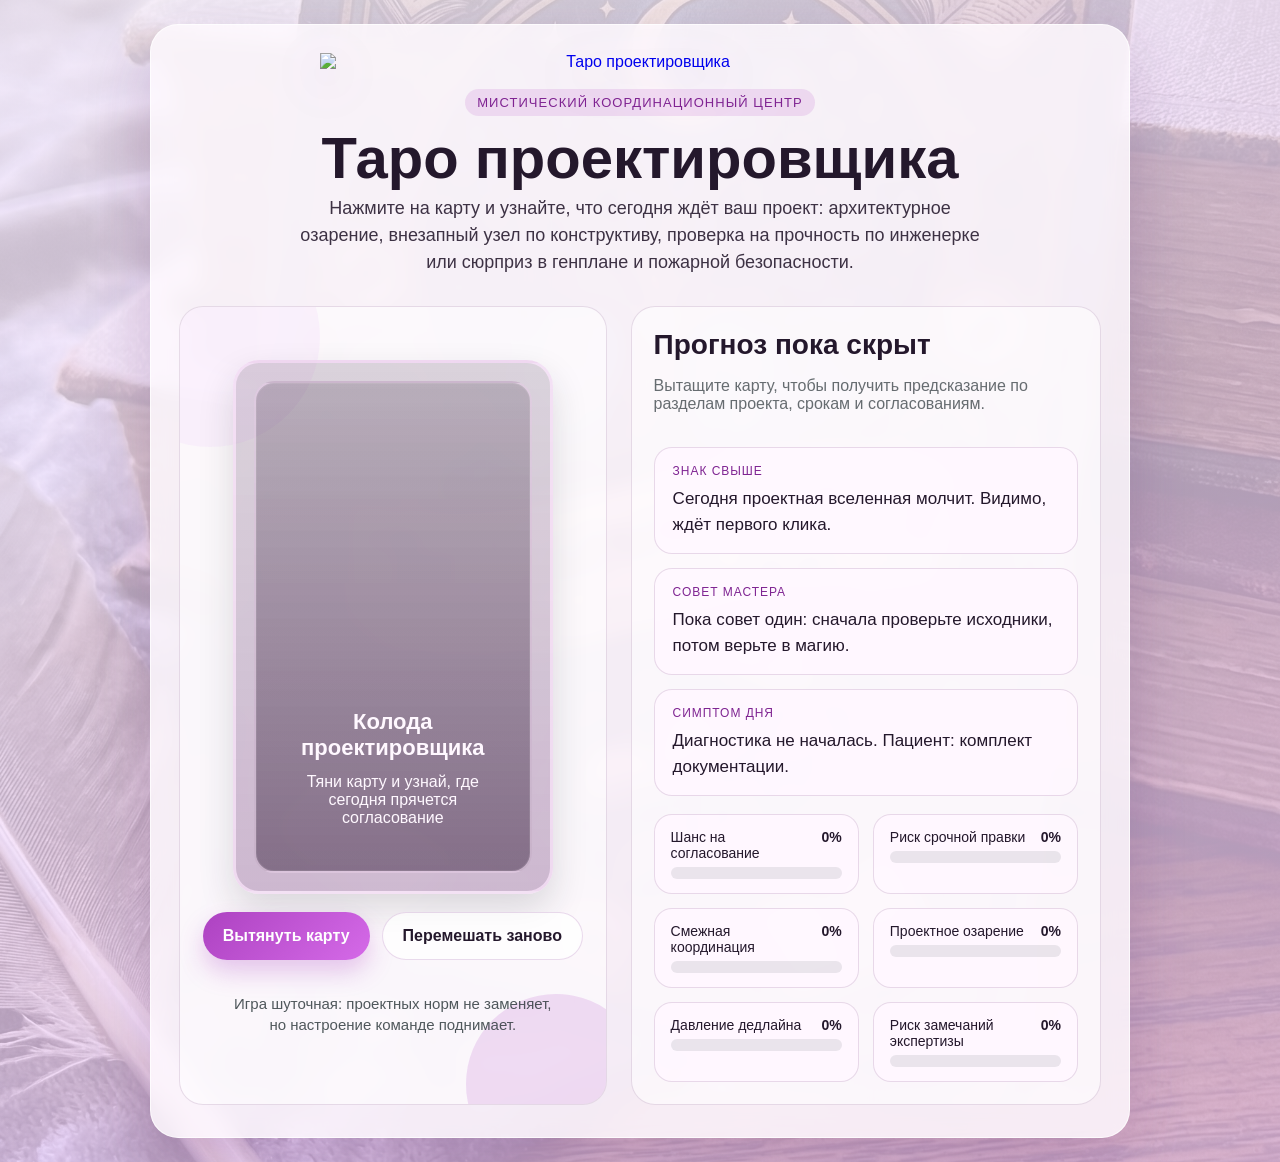
==== commit e38ce2a0: "Enable auto-resize messaging for Tilda iframe" ====
--- a/game/taro/index.html
+++ b/game/taro/index.html
@@ -1556,6 +1556,31 @@
       setMetric(expertiseMeter, expertiseValue, 0);
     }
 
+    function getDocumentHeight() {
+      return Math.max(
+        document.body.scrollHeight,
+        document.body.offsetHeight,
+        document.documentElement.scrollHeight,
+        document.documentElement.offsetHeight,
+        document.documentElement.clientHeight
+      );
+    }
+
+    function notifyParentHeight() {
+      if (window.parent === window) {
+        return;
+      }
+
+      window.parent.postMessage(
+        {
+          source: "osnova-taro",
+          type: "resize",
+          height: getDocumentHeight()
+        },
+        "*"
+      );
+    }
+
     function refillDrawPile() {
       drawPile = [...cards];
       drawButton.disabled = false;
@@ -1622,6 +1647,29 @@
       resetCard();
     }
 
+    window.addEventListener("message", (event) => {
+      if (event.data && event.data.type === "osnova-taro-request-height") {
+        notifyParentHeight();
+      }
+    });
+
+    if ("ResizeObserver" in window) {
+      const resizeObserver = new ResizeObserver(() => {
+        notifyParentHeight();
+      });
+
+      resizeObserver.observe(document.documentElement);
+      resizeObserver.observe(document.body);
+    } else {
+      window.addEventListener("resize", notifyParentHeight);
+    }
+
+    window.addEventListener("load", () => {
+      notifyParentHeight();
+      window.setTimeout(notifyParentHeight, 250);
+      window.setTimeout(notifyParentHeight, 1000);
+    });
+
     refillDrawPile();
     drawButton.addEventListener("click", drawCard);
     resetButton.addEventListener("click", reshuffleDeck);
@@ -1632,6 +1680,8 @@
         drawCard();
       }
     });
+
+    notifyParentHeight();
   </script>
 </body>
 </html>
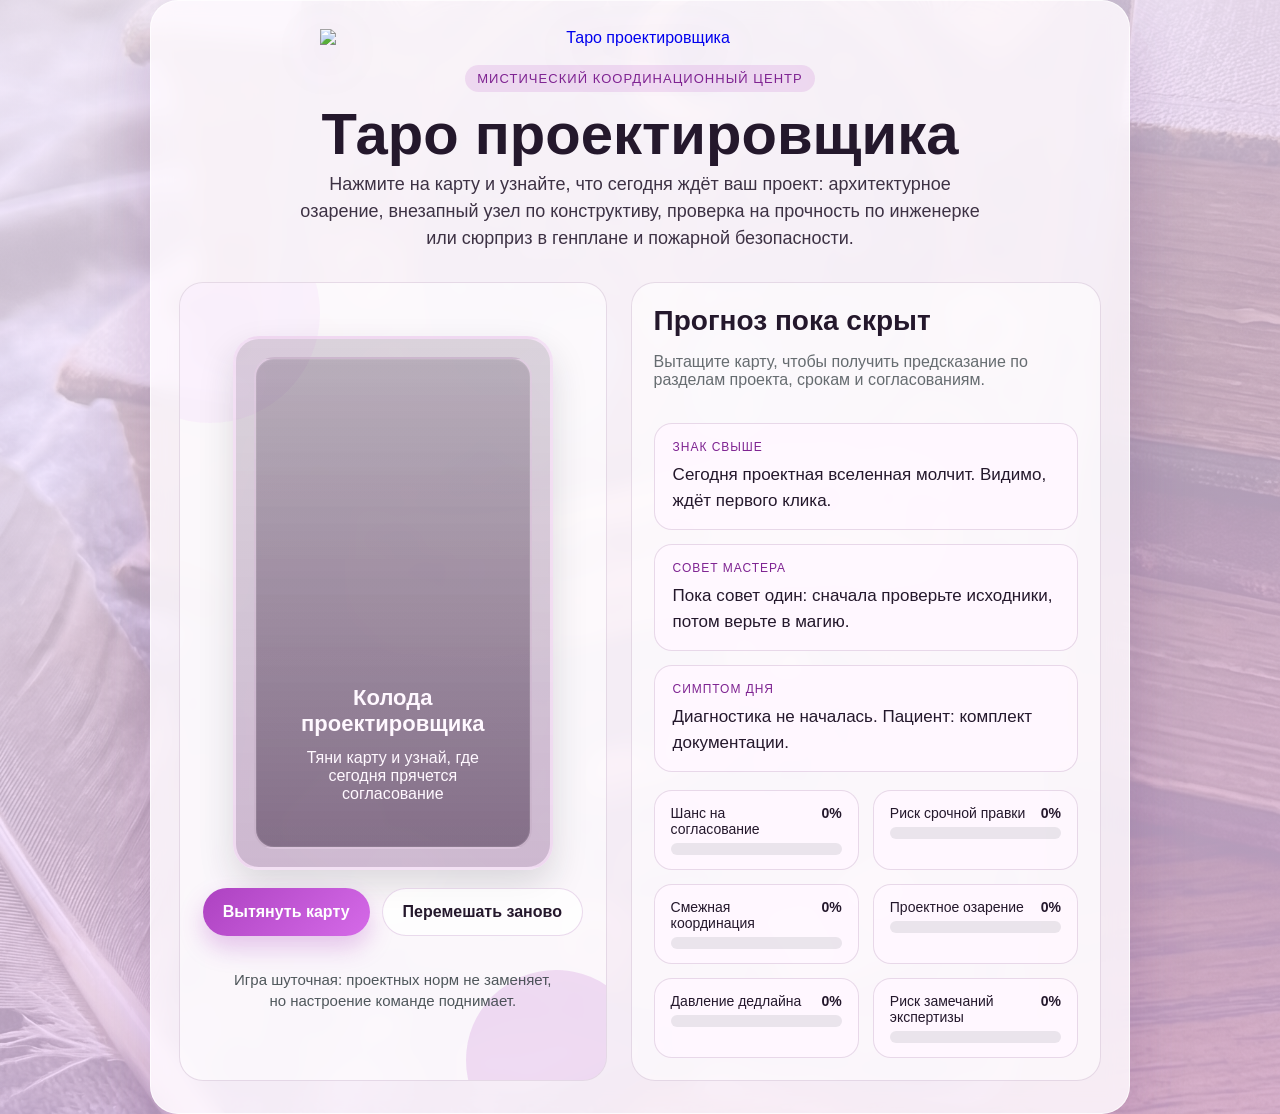
==== commit 2efffabe: "Remove vertical centering in embedded taro page" ====
--- a/game/taro/index.html
+++ b/game/taro/index.html
@@ -23,7 +23,6 @@
 
     body {
       margin: 0;
-      min-height: 100vh;
       font-family: "Trebuchet MS", "Verdana", sans-serif;
       color: var(--ink);
       background:
@@ -31,15 +30,13 @@
         radial-gradient(circle at top left, rgba(173, 66, 193, 0.22), transparent 28%),
         radial-gradient(circle at top right, rgba(127, 36, 146, 0.18), transparent 24%),
         url("fon.png") center / cover no-repeat fixed;
-      display: flex;
-      align-items: center;
-      justify-content: center;
-      padding: 24px;
+      padding: 0;
     }
 
     .game {
       position: relative;
       width: min(980px, 100%);
+      margin: 0 auto;
       background: rgba(255, 250, 255, 0.82);
       backdrop-filter: blur(10px);
       border: 1px solid rgba(255, 255, 255, 0.7);
@@ -407,8 +404,6 @@
 
     @media (max-width: 860px) {
       body {
-        align-items: flex-start;
-        padding: 14px;
         background-attachment: scroll;
       }
 
@@ -555,10 +550,6 @@
     }
 
     @media (max-width: 520px) {
-      body {
-        padding: 10px;
-      }
-
       .game {
         border-radius: 20px;
       }
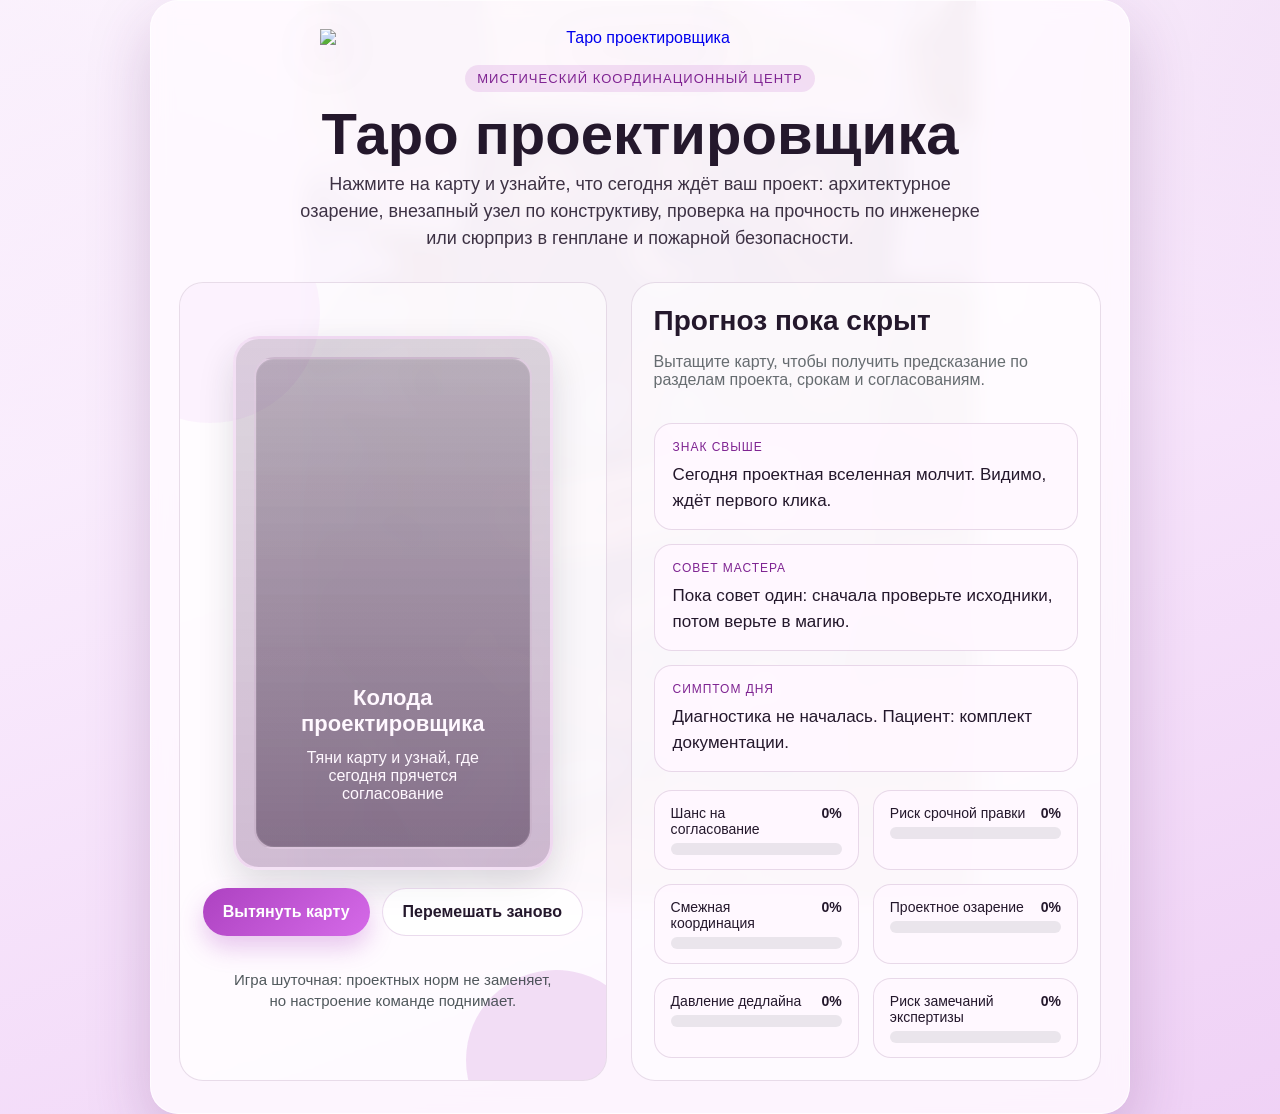
==== commit 64cee49e: "Fix embed height and background cropping" ====
--- a/game/taro/index.html
+++ b/game/taro/index.html
@@ -29,7 +29,7 @@
         linear-gradient(160deg, rgba(253, 247, 255, 0.82) 0%, rgba(244, 220, 250, 0.72) 48%, rgba(235, 197, 243, 0.78) 100%),
         radial-gradient(circle at top left, rgba(173, 66, 193, 0.22), transparent 28%),
         radial-gradient(circle at top right, rgba(127, 36, 146, 0.18), transparent 24%),
-        url("fon.png") center / cover no-repeat fixed;
+        url("fon.png") center top / contain no-repeat fixed;
       padding: 0;
     }
 
@@ -208,8 +208,9 @@
     .front {
       transform: rotateY(180deg);
       background:
-        linear-gradient(180deg, rgba(255, 250, 255, 0.14), rgba(247, 231, 251, 0.18)),
-        url("https://optim.tildacdn.com/tild6332-6233-4737-b066-376337393031/-/format/webp/cart_fon2.png.webp") center / cover no-repeat;
+        linear-gradient(180deg, rgba(255, 250, 255, 0.18), rgba(247, 231, 251, 0.2)),
+        url("https://optim.tildacdn.com/tild6332-6233-4737-b066-376337393031/-/format/webp/cart_fon2.png.webp") center / contain no-repeat,
+        linear-gradient(180deg, #f7eef9, #efe1f5);
       border: 3px solid rgba(127, 36, 146, 0.16);
       color: var(--ink);
       display: flex;
@@ -1548,13 +1549,14 @@
     }
 
     function getDocumentHeight() {
-      return Math.max(
-        document.body.scrollHeight,
-        document.body.offsetHeight,
-        document.documentElement.scrollHeight,
-        document.documentElement.offsetHeight,
-        document.documentElement.clientHeight
-      );
+      const game = document.querySelector(".game");
+
+      if (game) {
+        const rect = game.getBoundingClientRect();
+        return Math.ceil(rect.height);
+      }
+
+      return Math.max(document.body.scrollHeight, document.documentElement.scrollHeight);
     }
 
     function notifyParentHeight() {
